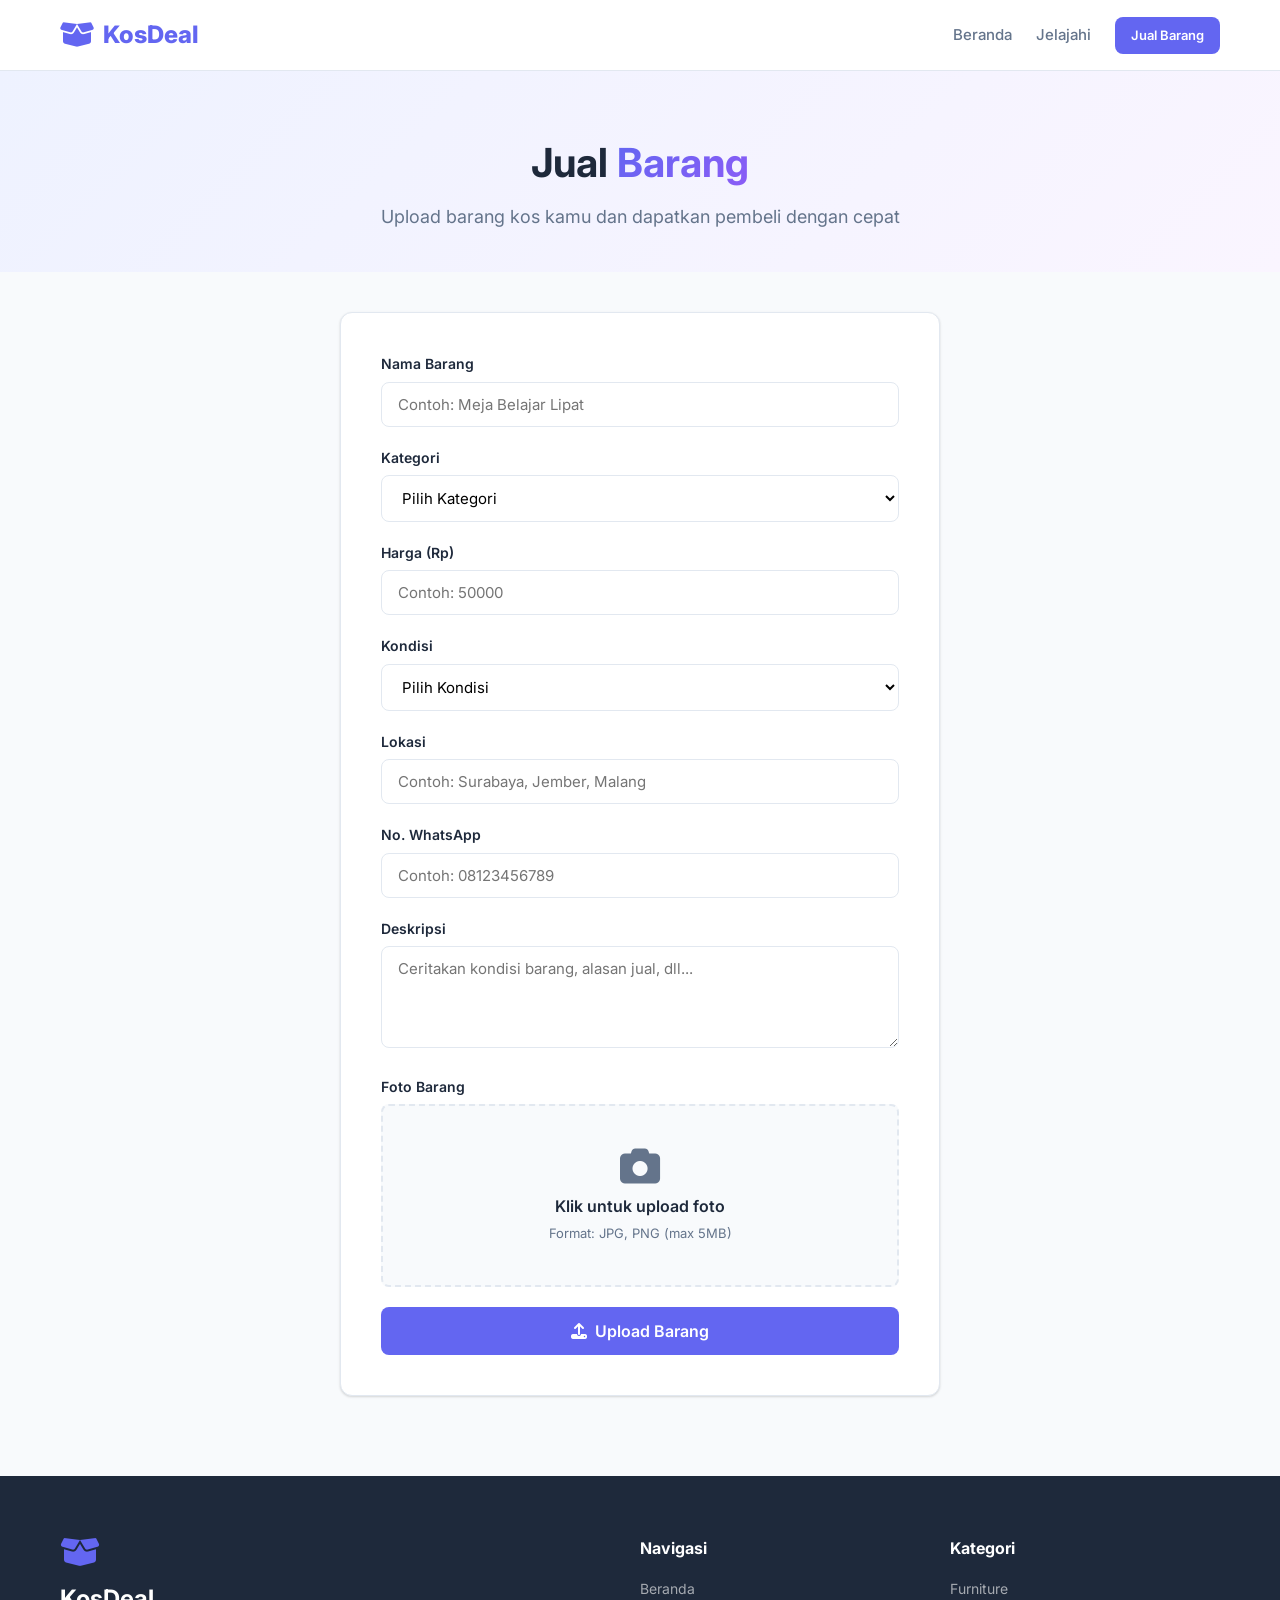
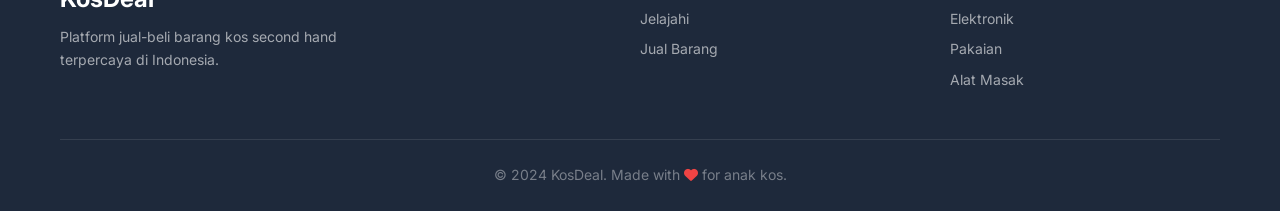
==== add-product.html @ 8c3c518a "Initial commit - KosDeal website" ====
<!DOCTYPE html>
<html lang="id">
<head>
    <meta charset="UTF-8">
    <meta name="viewport" content="width=device-width, initial-scale=1.0">
    <title>Jual Barang - KosDeal</title>
    <link rel="stylesheet" href="css/style.css">
    <link rel="preconnect" href="https://fonts.googleapis.com">
    <link href="https://fonts.googleapis.com/css2?family=Inter:wght@300;400;500;600;700;800&display=swap" rel="stylesheet">
    <link rel="stylesheet" href="https://cdnjs.cloudflare.com/ajax/libs/font-awesome/6.5.0/css/all.min.css">
</head>
<body>
    <nav class="navbar">
        <div class="container">
            <a href="index.html" class="logo">
                <i class="fas fa-box-open"></i>
                KosDeal
            </a>
            <div class="nav-links">
                <a href="index.html">Beranda</a>
                <a href="products.html">Jelajahi</a>
                <a href="add-product.html" class="active btn btn-primary btn-sm">Jual Barang</a>
            </div>
            <button class="hamburger" id="hamburger">
                <i class="fas fa-bars"></i>
            </button>
        </div>
    </nav>

    <section class="page-header">
        <div class="container">
            <h1>Jual <span class="highlight">Barang</span></h1>
            <p>Upload barang kos kamu dan dapatkan pembeli dengan cepat</p>
        </div>
    </section>

    <section class="form-section">
        <div class="container">
            <div class="form-container">
                <form id="addProductForm">
                    <div class="form-group">
                        <label for="productName">Nama Barang</label>
                        <input type="text" id="productName" placeholder="Contoh: Meja Belajar Lipat" required>
                    </div>

                    <div class="form-group">
                        <label for="productCategory">Kategori</label>
                        <select id="productCategory" required>
                            <option value="">Pilih Kategori</option>
                            <option value="Furniture">Furniture</option>
                            <option value="Elektronik">Elektronik</option>
                            <option value="Pakaian">Pakaian</option>
                            <option value="Alat Masak">Alat Masak</option>
                            <option value="Buku">Buku</option>
                            <option value="Lainnya">Lainnya</option>
                        </select>
                    </div>

                    <div class="form-group">
                        <label for="productPrice">Harga (Rp)</label>
                        <input type="number" id="productPrice" placeholder="Contoh: 50000" min="0" required>
                    </div>

                    <div class="form-group">
                        <label for="productCondition">Kondisi</label>
                        <select id="productCondition" required>
                            <option value="">Pilih Kondisi</option>
                            <option value="Baru">Baru</option>
                            <option value="Seperti Baru">Seperti Baru</option>
                            <option value="Baik">Baik</option>
                            <option value="Cukup">Cukup</option>
                        </select>
                    </div>

                    <div class="form-group">
                        <label for="productLocation">Lokasi</label>
                        <input type="text" id="productLocation" placeholder="Contoh: Surabaya, Jember, Malang" required>
                    </div>

                    <div class="form-group">
                        <label for="productContact">No. WhatsApp</label>
                        <input type="text" id="productContact" placeholder="Contoh: 08123456789" required>
                    </div>

                    <div class="form-group">
                        <label for="productDescription">Deskripsi</label>
                        <textarea id="productDescription" rows="4" placeholder="Ceritakan kondisi barang, alasan jual, dll..." required></textarea>
                    </div>

                    <div class="form-group">
                        <label for="productImage">Foto Barang</label>
                        <div class="image-upload" id="imageUpload">
                            <i class="fas fa-camera"></i>
                            <p>Klik untuk upload foto</p>
                            <span>Format: JPG, PNG (max 5MB)</span>
                            <input type="file" id="productImage" accept="image/*" hidden>
                        </div>
                        <div class="image-preview" id="imagePreview">
                            <img id="previewImg" src="" alt="Preview">
                            <button type="button" class="btn btn-sm btn-danger" id="removeImage">
                                <i class="fas fa-times"></i> Hapus
                            </button>
                        </div>
                    </div>

                    <button type="submit" class="btn btn-primary btn-block">
                        <i class="fas fa-upload"></i> Upload Barang
                    </button>
                </form>
            </div>
        </div>
    </section>

    <footer>
        <div class="container">
            <div class="footer-content">
                <div class="footer-brand">
                    <i class="fas fa-box-open"></i>
                    <h3>KosDeal</h3>
                    <p>Platform jual-beli barang kos second hand terpercaya di Indonesia.</p>
                </div>
                <div class="footer-links">
                    <h4>Navigasi</h4>
                    <a href="index.html">Beranda</a>
                    <a href="products.html">Jelajahi</a>
                    <a href="add-product.html">Jual Barang</a>
                </div>
                <div class="footer-links">
                    <h4>Kategori</h4>
                    <a href="products.html?category=Furniture">Furniture</a>
                    <a href="products.html?category=Elektronik">Elektronik</a>
                    <a href="products.html?category=Pakaian">Pakaian</a>
                    <a href="products.html?category=Alat%20Masak">Alat Masak</a>
                </div>
            </div>
            <div class="footer-bottom">
                <p>&copy; 2024 KosDeal. Made with <i class="fas fa-heart"></i> for anak kos.</p>
            </div>
        </div>
    </footer>

    <script src="js/data.js"></script>
    <script src="js/app.js"></script>
</body>
</html>
---- css/style.css ----
* {
    margin: 0;
    padding: 0;
    box-sizing: border-box;
}

:root {
    --primary: #6366f1;
    --primary-dark: #4f46e5;
    --primary-light: #eef2ff;
    --secondary: #f59e0b;
    --success: #10b981;
    --danger: #ef4444;
    --whatsapp: #25d366;
    --dark: #1e293b;
    --gray: #64748b;
    --light: #f8fafc;
    --border: #e2e8f0;
    --white: #ffffff;
    --shadow: 0 1px 3px rgba(0,0,0,0.1), 0 1px 2px rgba(0,0,0,0.06);
    --shadow-lg: 0 10px 15px -3px rgba(0,0,0,0.1), 0 4px 6px -2px rgba(0,0,0,0.05);
    --radius: 12px;
    --radius-sm: 8px;
}

body {
    font-family: 'Inter', -apple-system, sans-serif;
    color: var(--dark);
    background: var(--light);
    line-height: 1.6;
}

.container {
    max-width: 1200px;
    margin: 0 auto;
    padding: 0 20px;
}

/* Navbar */
.navbar {
    background: var(--white);
    border-bottom: 1px solid var(--border);
    padding: 16px 0;
    position: sticky;
    top: 0;
    z-index: 100;
    backdrop-filter: blur(10px);
    background: rgba(255,255,255,0.95);
}

.navbar .container {
    display: flex;
    justify-content: space-between;
    align-items: center;
}

.logo {
    font-size: 24px;
    font-weight: 800;
    color: var(--primary);
    text-decoration: none;
    display: flex;
    align-items: center;
    gap: 8px;
}

.logo i {
    font-size: 28px;
}

.nav-links {
    display: flex;
    align-items: center;
    gap: 24px;
}

.nav-links a:not(.btn) {
    text-decoration: none;
    color: var(--gray);
    font-weight: 500;
    font-size: 15px;
    transition: color 0.2s;
}

.nav-links a:not(.btn):hover,
.nav-links a:not(.btn).active {
    color: var(--primary);
}

.hamburger {
    display: none;
    background: none;
    border: none;
    font-size: 24px;
    color: var(--dark);
    cursor: pointer;
}

/* Buttons */
.btn {
    display: inline-flex;
    align-items: center;
    gap: 8px;
    padding: 12px 24px;
    border-radius: var(--radius-sm);
    font-weight: 600;
    font-size: 15px;
    text-decoration: none;
    border: none;
    cursor: pointer;
    transition: all 0.2s;
    font-family: inherit;
}

.btn-primary {
    background: var(--primary);
    color: var(--white);
}

.btn-primary:hover {
    background: var(--primary-dark);
    transform: translateY(-1px);
    box-shadow: var(--shadow-lg);
}

.btn-secondary {
    background: var(--white);
    color: var(--primary);
    border: 2px solid var(--primary);
}

.btn-secondary:hover {
    background: var(--primary-light);
}

.btn-outline {
    background: transparent;
    color: var(--primary);
    border: 2px solid var(--primary);
}

.btn-outline:hover {
    background: var(--primary);
    color: var(--white);
}

.btn-whatsapp {
    background: var(--whatsapp);
    color: var(--white);
    width: 100%;
    justify-content: center;
}

.btn-whatsapp:hover {
    background: #20bd5a;
}

.btn-danger {
    background: var(--danger);
    color: var(--white);
}

.btn-sm {
    padding: 8px 16px;
    font-size: 13px;
}

.btn-block {
    width: 100%;
    justify-content: center;
    padding: 14px;
    font-size: 16px;
}

/* Hero Section */
.hero {
    padding: 80px 0 60px;
    background: linear-gradient(135deg, #eef2ff 0%, #faf5ff 100%);
    overflow: hidden;
}

.hero .container {
    display: grid;
    grid-template-columns: 1fr 1fr;
    gap: 60px;
    align-items: center;
}

.hero-content h1 {
    font-size: 48px;
    font-weight: 800;
    line-height: 1.2;
    margin-bottom: 16px;
    color: var(--dark);
}

.highlight {
    color: var(--primary);
    background: linear-gradient(135deg, var(--primary), #8b5cf6);
    -webkit-background-clip: text;
    -webkit-text-fill-color: transparent;
    background-clip: text;
}

.badge {
    display: inline-block;
    background: var(--primary-light);
    color: var(--primary);
    padding: 6px 16px;
    border-radius: 20px;
    font-size: 14px;
    font-weight: 600;
    margin-bottom: 20px;
}

.hero-content p {
    font-size: 18px;
    color: var(--gray);
    margin-bottom: 32px;
    max-width: 500px;
}

.hero-buttons {
    display: flex;
    gap: 16px;
    margin-bottom: 48px;
}

.hero-stats {
    display: flex;
    gap: 40px;
}

.stat-number {
    display: block;
    font-size: 28px;
    font-weight: 800;
    color: var(--primary);
}

.stat-label {
    font-size: 14px;
    color: var(--gray);
}

.hero-image {
    position: relative;
}

.hero-image img {
    width: 100%;
    border-radius: var(--radius);
    box-shadow: var(--shadow-lg);
}

.floating-card {
    position: absolute;
    background: var(--white);
    padding: 12px 20px;
    border-radius: var(--radius-sm);
    box-shadow: var(--shadow-lg);
    display: flex;
    align-items: center;
    gap: 10px;
    font-weight: 600;
    font-size: 14px;
    animation: float 3s ease-in-out infinite;
}

.floating-card i {
    color: var(--primary);
    font-size: 18px;
}

.card-1 { top: 20px; right: -20px; animation-delay: 0s; }
.card-2 { bottom: 60px; left: -30px; animation-delay: 0.5s; }
.card-3 { bottom: -10px; right: 30px; animation-delay: 1s; }

@keyframes float {
    0%, 100% { transform: translateY(0); }
    50% { transform: translateY(-10px); }
}

/* Categories */
.categories {
    padding: 80px 0;
}

.categories h2 {
    text-align: center;
    font-size: 36px;
    margin-bottom: 48px;
}

.category-grid {
    display: grid;
    grid-template-columns: repeat(6, 1fr);
    gap: 20px;
}

.category-card {
    display: flex;
    flex-direction: column;
    align-items: center;
    gap: 12px;
    padding: 24px 16px;
    background: var(--white);
    border-radius: var(--radius);
    text-decoration: none;
    color: var(--dark);
    box-shadow: var(--shadow);
    transition: all 0.3s;
    border: 2px solid transparent;
}

.category-card:hover {
    border-color: var(--primary);
    transform: translateY(-4px);
    box-shadow: var(--shadow-lg);
}

.category-card i {
    font-size: 32px;
    color: var(--primary);
}

.category-card span {
    font-weight: 600;
    font-size: 14px;
}

/* Featured Products */
.featured {
    padding: 60px 0 80px;
    background: var(--white);
}

.section-header {
    display: flex;
    justify-content: space-between;
    align-items: center;
    margin-bottom: 32px;
}

.section-header h2 {
    font-size: 32px;
}

/* Product Grid */
.product-grid {
    display: grid;
    grid-template-columns: repeat(auto-fill, minmax(280px, 1fr));
    gap: 24px;
}

.product-card {
    background: var(--white);
    border-radius: var(--radius);
    overflow: hidden;
    box-shadow: var(--shadow);
    transition: all 0.3s;
    border: 1px solid var(--border);
}

.product-card:hover {
    transform: translateY(-4px);
    box-shadow: var(--shadow-lg);
}

.product-image {
    position: relative;
    height: 200px;
    overflow: hidden;
}

.product-image img {
    width: 100%;
    height: 100%;
    object-fit: cover;
    transition: transform 0.3s;
}

.product-card:hover .product-image img {
    transform: scale(1.05);
}

.product-condition {
    position: absolute;
    top: 12px;
    left: 12px;
    padding: 4px 12px;
    border-radius: 20px;
    font-size: 12px;
    font-weight: 600;
    background: var(--white);
    color: var(--dark);
}

.product-condition.seperti-baru { background: #d1fae5; color: #065f46; }
.product-condition.baik { background: #dbeafe; color: #1e40af; }
.product-condition.cukup { background: #fef3c7; color: #92400e; }
.product-condition.baru { background: #ede9fe; color: #5b21b6; }

.product-info {
    padding: 16px;
}

.product-category {
    font-size: 12px;
    font-weight: 600;
    color: var(--primary);
    text-transform: uppercase;
    letter-spacing: 0.5px;
}

.product-name {
    font-size: 16px;
    font-weight: 600;
    margin: 4px 0 8px;
    color: var(--dark);
}

.product-price {
    font-size: 20px;
    font-weight: 700;
    color: var(--primary);
    margin-bottom: 8px;
}

.product-meta {
    display: flex;
    gap: 16px;
    font-size: 13px;
    color: var(--gray);
    margin-bottom: 8px;
}

.product-meta i {
    margin-right: 4px;
}

.product-desc {
    font-size: 13px;
    color: var(--gray);
    margin-bottom: 12px;
    line-height: 1.5;
}

/* How It Works */
.how-it-works {
    padding: 80px 0;
    background: linear-gradient(135deg, #faf5ff 0%, #eef2ff 100%);
}

.how-it-works h2 {
    text-align: center;
    font-size: 36px;
    margin-bottom: 48px;
}

.steps {
    display: grid;
    grid-template-columns: repeat(3, 1fr);
    gap: 32px;
}

.step {
    text-align: center;
    padding: 32px;
    background: var(--white);
    border-radius: var(--radius);
    box-shadow: var(--shadow);
    position: relative;
}

.step-number {
    width: 40px;
    height: 40px;
    background: var(--primary);
    color: var(--white);
    border-radius: 50%;
    display: flex;
    align-items: center;
    justify-content: center;
    font-weight: 700;
    font-size: 18px;
    margin: 0 auto 16px;
}

.step i {
    font-size: 40px;
    color: var(--primary);
    margin-bottom: 16px;
}

.step h3 {
    font-size: 20px;
    margin-bottom: 8px;
}

.step p {
    color: var(--gray);
    font-size: 15px;
}

/* Page Header */
.page-header {
    padding: 60px 0 40px;
    background: linear-gradient(135deg, #eef2ff 0%, #faf5ff 100%);
    text-align: center;
}

.page-header h1 {
    font-size: 40px;
    margin-bottom: 8px;
}

.page-header p {
    color: var(--gray);
    font-size: 18px;
}

/* Search Section */
.search-section {
    padding: 24px 0;
    background: var(--white);
    border-bottom: 1px solid var(--border);
    position: sticky;
    top: 73px;
    z-index: 50;
}

.search-bar {
    display: flex;
    gap: 12px;
    align-items: center;
    background: var(--light);
    padding: 8px 16px;
    border-radius: var(--radius-sm);
    border: 1px solid var(--border);
}

.search-bar i {
    color: var(--gray);
}

.search-bar input {
    flex: 1;
    border: none;
    background: none;
    padding: 8px 0;
    font-size: 15px;
    outline: none;
    font-family: inherit;
}

.search-bar select {
    padding: 8px 12px;
    border: 1px solid var(--border);
    border-radius: var(--radius-sm);
    background: var(--white);
    font-size: 14px;
    font-family: inherit;
    color: var(--dark);
    cursor: pointer;
}

/* Products Section */
.products-section {
    padding: 40px 0 80px;
}

.empty-state {
    display: none;
    flex-direction: column;
    align-items: center;
    justify-content: center;
    padding: 80px 20px;
    text-align: center;
}

.empty-state i {
    font-size: 64px;
    color: var(--border);
    margin-bottom: 16px;
}

.empty-state h3 {
    font-size: 24px;
    margin-bottom: 8px;
}

.empty-state p {
    color: var(--gray);
    margin-bottom: 24px;
}

/* Form Section */
.form-section {
    padding: 40px 0 80px;
}

.form-container {
    max-width: 600px;
    margin: 0 auto;
    background: var(--white);
    padding: 40px;
    border-radius: var(--radius);
    box-shadow: var(--shadow);
    border: 1px solid var(--border);
}

.form-group {
    margin-bottom: 20px;
}

.form-group label {
    display: block;
    font-weight: 600;
    font-size: 14px;
    margin-bottom: 6px;
    color: var(--dark);
}

.form-group input,
.form-group select,
.form-group textarea {
    width: 100%;
    padding: 12px 16px;
    border: 1px solid var(--border);
    border-radius: var(--radius-sm);
    font-size: 15px;
    font-family: inherit;
    transition: border-color 0.2s;
    background: var(--white);
}

.form-group input:focus,
.form-group select:focus,
.form-group textarea:focus {
    outline: none;
    border-color: var(--primary);
    box-shadow: 0 0 0 3px rgba(99,102,241,0.1);
}

.form-group textarea {
    resize: vertical;
    min-height: 100px;
}

.image-upload {
    border: 2px dashed var(--border);
    border-radius: var(--radius-sm);
    padding: 40px 20px;
    text-align: center;
    cursor: pointer;
    transition: all 0.2s;
    background: var(--light);
}

.image-upload:hover {
    border-color: var(--primary);
    background: var(--primary-light);
}

.image-upload i {
    font-size: 40px;
    color: var(--gray);
    margin-bottom: 8px;
}

.image-upload p {
    font-weight: 600;
    color: var(--dark);
}

.image-upload span {
    font-size: 13px;
    color: var(--gray);
}

.image-preview {
    display: none;
    position: relative;
}

.image-preview img {
    width: 100%;
    max-height: 300px;
    object-fit: cover;
    border-radius: var(--radius-sm);
}

.image-preview .btn-danger {
    position: absolute;
    top: 8px;
    right: 8px;
}

/* Footer */
footer {
    background: var(--dark);
    color: var(--white);
    padding: 60px 0 0;
}

.footer-content {
    display: grid;
    grid-template-columns: 2fr 1fr 1fr;
    gap: 40px;
    padding-bottom: 40px;
    border-bottom: 1px solid rgba(255,255,255,0.1);
}

.footer-brand i {
    font-size: 32px;
    color: var(--primary);
    margin-bottom: 12px;
}

.footer-brand h3 {
    font-size: 24px;
    margin-bottom: 8px;
}

.footer-brand p {
    color: rgba(255,255,255,0.6);
    font-size: 14px;
    max-width: 300px;
}

.footer-links h4 {
    font-size: 16px;
    margin-bottom: 16px;
}

.footer-links a {
    display: block;
    color: rgba(255,255,255,0.6);
    text-decoration: none;
    font-size: 14px;
    margin-bottom: 8px;
    transition: color 0.2s;
}

.footer-links a:hover {
    color: var(--white);
}

.footer-bottom {
    padding: 24px 0;
    text-align: center;
    font-size: 14px;
    color: rgba(255,255,255,0.4);
}

.footer-bottom i {
    color: var(--danger);
}

/* Responsive */
@media (max-width: 1024px) {
    .hero .container {
        grid-template-columns: 1fr;
        text-align: center;
    }

    .hero-content p {
        margin: 0 auto 32px;
    }

    .hero-buttons {
        justify-content: center;
    }

    .hero-stats {
        justify-content: center;
    }

    .hero-image {
        display: none;
    }

    .category-grid {
        grid-template-columns: repeat(3, 1fr);
    }
}

@media (max-width: 768px) {
    .hamburger {
        display: block;
    }

    .nav-links {
        display: none;
        position: absolute;
        top: 100%;
        left: 0;
        right: 0;
        background: var(--white);
        flex-direction: column;
        padding: 20px;
        box-shadow: var(--shadow-lg);
        border-bottom: 1px solid var(--border);
    }

    .nav-links.show {
        display: flex;
    }

    .hero-content h1 {
        font-size: 32px;
    }

    .hero-stats {
        gap: 24px;
    }

    .category-grid {
        grid-template-columns: repeat(2, 1fr);
    }

    .steps {
        grid-template-columns: 1fr;
    }

    .search-bar {
        flex-direction: column;
    }

    .search-bar select {
        width: 100%;
    }

    .footer-content {
        grid-template-columns: 1fr;
        text-align: center;
    }

    .footer-brand p {
        margin: 0 auto;
    }

    .form-container {
        padding: 24px;
    }

    .section-header {
        flex-direction: column;
        gap: 16px;
        text-align: center;
    }
}

@media (max-width: 480px) {
    .hero-content h1 {
        font-size: 28px;
    }

    .hero-buttons {
        flex-direction: column;
    }

    .category-grid {
        grid-template-columns: repeat(2, 1fr);
    }

    .product-grid {
        grid-template-columns: 1fr;
    }
}
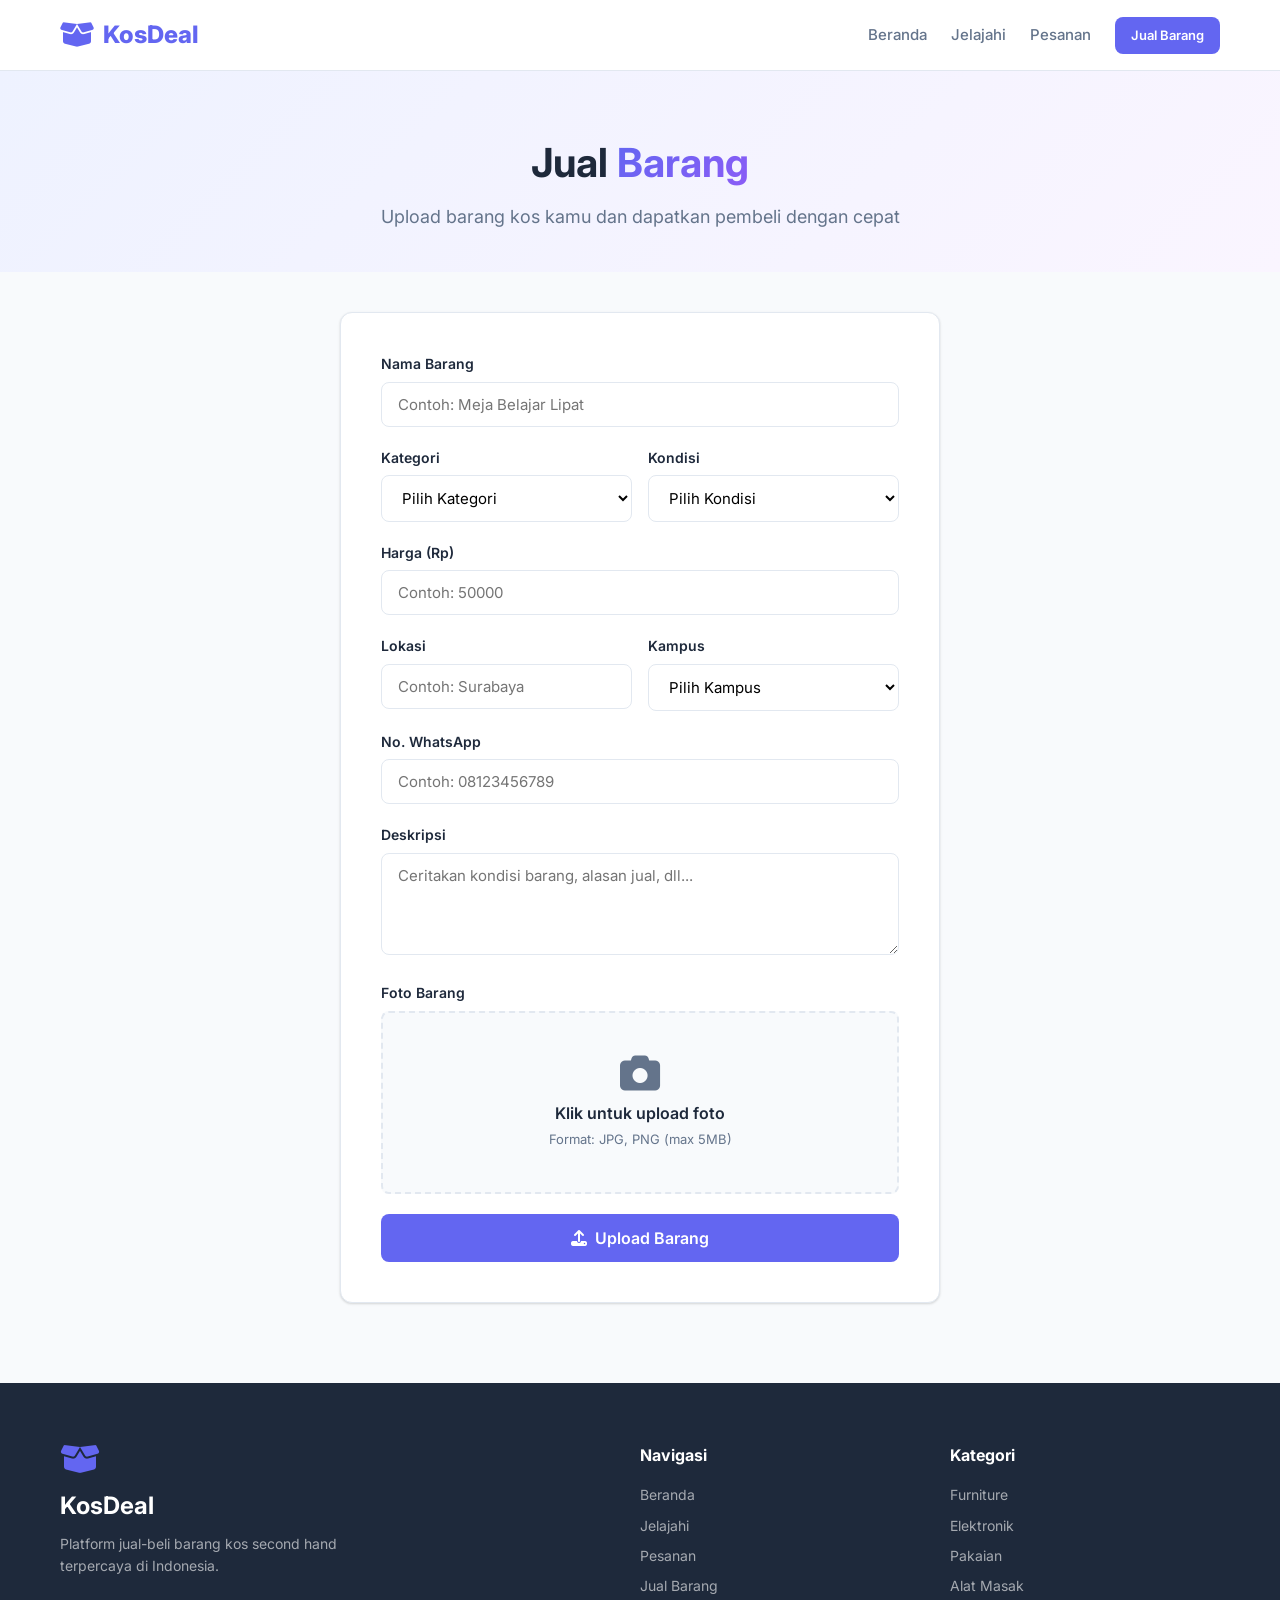
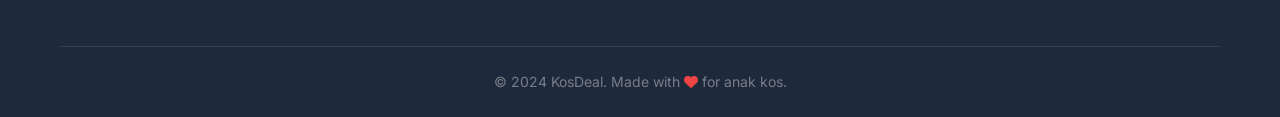
==== commit c31d8092: "Add geolocation, smart pricing, escrow, rating, and campus community features" ====
--- a/add-product.html
+++ b/add-product.html
@@ -19,6 +19,7 @@
             <div class="nav-links">
                 <a href="index.html">Beranda</a>
                 <a href="products.html">Jelajahi</a>
+                <a href="orders.html">Pesanan</a>
                 <a href="add-product.html" class="active btn btn-primary btn-sm">Jual Barang</a>
             </div>
             <button class="hamburger" id="hamburger">
@@ -43,17 +44,35 @@
                         <input type="text" id="productName" placeholder="Contoh: Meja Belajar Lipat" required>
                     </div>
 
-                    <div class="form-group">
-                        <label for="productCategory">Kategori</label>
-                        <select id="productCategory" required>
-                            <option value="">Pilih Kategori</option>
-                            <option value="Furniture">Furniture</option>
-                            <option value="Elektronik">Elektronik</option>
-                            <option value="Pakaian">Pakaian</option>
-                            <option value="Alat Masak">Alat Masak</option>
-                            <option value="Buku">Buku</option>
-                            <option value="Lainnya">Lainnya</option>
-                        </select>
+                    <div class="form-row">
+                        <div class="form-group">
+                            <label for="productCategory">Kategori</label>
+                            <select id="productCategory" required>
+                                <option value="">Pilih Kategori</option>
+                                <option value="Furniture">Furniture</option>
+                                <option value="Elektronik">Elektronik</option>
+                                <option value="Pakaian">Pakaian</option>
+                                <option value="Alat Masak">Alat Masak</option>
+                                <option value="Buku">Buku</option>
+                                <option value="Lainnya">Lainnya</option>
+                            </select>
+                        </div>
+
+                        <div class="form-group">
+                            <label for="productCondition">Kondisi</label>
+                            <select id="productCondition" required>
+                                <option value="">Pilih Kondisi</option>
+                                <option value="Baru">Baru</option>
+                                <option value="Seperti Baru">Seperti Baru</option>
+                                <option value="Baik">Baik</option>
+                                <option value="Cukup">Cukup</option>
+                            </select>
+                        </div>
+                    </div>
+
+                    <div class="smart-pricing" id="smartSuggestion" style="display:none;">
+                        <i class="fas fa-robot"></i>
+                        <span></span>
                     </div>
 
                     <div class="form-group">
@@ -61,20 +80,18 @@
                         <input type="number" id="productPrice" placeholder="Contoh: 50000" min="0" required>
                     </div>
 
-                    <div class="form-group">
-                        <label for="productCondition">Kondisi</label>
-                        <select id="productCondition" required>
-                            <option value="">Pilih Kondisi</option>
-                            <option value="Baru">Baru</option>
-                            <option value="Seperti Baru">Seperti Baru</option>
-                            <option value="Baik">Baik</option>
-                            <option value="Cukup">Cukup</option>
-                        </select>
-                    </div>
+                    <div class="form-row">
+                        <div class="form-group">
+                            <label for="productLocation">Lokasi</label>
+                            <input type="text" id="productLocation" placeholder="Contoh: Surabaya" required>
+                        </div>
 
-                    <div class="form-group">
-                        <label for="productLocation">Lokasi</label>
-                        <input type="text" id="productLocation" placeholder="Contoh: Surabaya, Jember, Malang" required>
+                        <div class="form-group">
+                            <label for="productCampus">Kampus</label>
+                            <select id="productCampus" required>
+                                <option value="">Pilih Kampus</option>
+                            </select>
+                        </div>
                     </div>
 
                     <div class="form-group">
@@ -123,6 +140,7 @@
                     <h4>Navigasi</h4>
                     <a href="index.html">Beranda</a>
                     <a href="products.html">Jelajahi</a>
+                    <a href="orders.html">Pesanan</a>
                     <a href="add-product.html">Jual Barang</a>
                 </div>
                 <div class="footer-links">
--- a/css/style.css
+++ b/css/style.css
@@ -147,17 +147,30 @@
 .btn-whatsapp {
     background: var(--whatsapp);
     color: var(--white);
-    width: 100%;
+    flex: 1;
     justify-content: center;
 }
 
 .btn-whatsapp:hover {
     background: #20bd5a;
+}
+
+.btn-success {
+    background: var(--success);
+    color: var(--white);
+}
+
+.btn-success:hover {
+    background: #059669;
 }
 
 .btn-danger {
     background: var(--danger);
     color: var(--white);
+}
+
+.btn-danger:hover {
+    background: #dc2626;
 }
 
 .btn-sm {
@@ -329,10 +342,62 @@
     font-size: 14px;
 }
 
+/* Campus Section */
+.campus-section {
+    padding: 60px 0 80px;
+    background: var(--white);
+}
+
+.campus-section h2 {
+    text-align: center;
+    font-size: 36px;
+    margin-bottom: 8px;
+}
+
+.section-subtitle {
+    text-align: center;
+    color: var(--gray);
+    font-size: 16px;
+    margin-bottom: 40px;
+}
+
+.campus-grid {
+    display: grid;
+    grid-template-columns: repeat(auto-fill, minmax(140px, 1fr));
+    gap: 16px;
+}
+
+.campus-card {
+    display: flex;
+    align-items: center;
+    justify-content: center;
+    gap: 8px;
+    padding: 16px;
+    background: var(--light);
+    border-radius: var(--radius-sm);
+    text-decoration: none;
+    color: var(--dark);
+    font-weight: 600;
+    font-size: 14px;
+    border: 2px solid transparent;
+    transition: all 0.3s;
+}
+
+.campus-card:hover {
+    border-color: var(--primary);
+    background: var(--primary-light);
+    transform: translateY(-2px);
+}
+
+.campus-card i {
+    color: var(--primary);
+    font-size: 16px;
+}
+
 /* Featured Products */
 .featured {
     padding: 60px 0 80px;
-    background: var(--white);
+    background: var(--light);
 }
 
 .section-header {
@@ -349,7 +414,7 @@
 /* Product Grid */
 .product-grid {
     display: grid;
-    grid-template-columns: repeat(auto-fill, minmax(280px, 1fr));
+    grid-template-columns: repeat(auto-fill, minmax(300px, 1fr));
     gap: 24px;
 }
 
@@ -396,6 +461,18 @@
     color: var(--dark);
 }
 
+.product-sold {
+    position: absolute;
+    top: 12px;
+    right: 12px;
+    padding: 4px 12px;
+    border-radius: 20px;
+    font-size: 12px;
+    font-weight: 600;
+    background: rgba(16, 185, 129, 0.9);
+    color: white;
+}
+
 .product-condition.seperti-baru { background: #d1fae5; color: #065f46; }
 .product-condition.baik { background: #dbeafe; color: #1e40af; }
 .product-condition.cukup { background: #fef3c7; color: #92400e; }
@@ -424,26 +501,70 @@
     font-size: 20px;
     font-weight: 700;
     color: var(--primary);
+    margin-bottom: 4px;
+}
+
+.price-badge {
+    display: inline-block;
+    font-size: 11px;
+    font-weight: 600;
+    padding: 2px 10px;
+    border-radius: 20px;
     margin-bottom: 8px;
 }
 
+.price-high {
+    background: #fef3c7;
+    color: #92400e;
+}
+
+.price-low {
+    background: #d1fae5;
+    color: #065f46;
+}
+
 .product-meta {
     display: flex;
-    gap: 16px;
+    flex-wrap: wrap;
+    gap: 12px;
     font-size: 13px;
     color: var(--gray);
-    margin-bottom: 8px;
+    margin-bottom: 6px;
 }
 
 .product-meta i {
     margin-right: 4px;
 }
 
+.product-rating {
+    font-size: 14px;
+    color: #f59e0b;
+    margin-bottom: 6px;
+}
+
+.rating-num {
+    font-size: 12px;
+    color: var(--gray);
+    font-weight: 600;
+}
+
 .product-desc {
     font-size: 13px;
     color: var(--gray);
     margin-bottom: 12px;
     line-height: 1.5;
+}
+
+.product-actions {
+    display: flex;
+    gap: 8px;
+}
+
+.product-actions .btn-outline {
+    flex: 1;
+    justify-content: center;
+    font-size: 13px;
+    padding: 8px 12px;
 }
 
 /* How It Works */
@@ -501,6 +622,56 @@
 .step p {
     color: var(--gray);
     font-size: 15px;
+}
+
+/* Features Section */
+.features-section {
+    padding: 80px 0;
+    background: var(--white);
+}
+
+.features-section h2 {
+    text-align: center;
+    font-size: 36px;
+    margin-bottom: 48px;
+}
+
+.features-grid {
+    display: grid;
+    grid-template-columns: repeat(3, 1fr);
+    gap: 24px;
+}
+
+.feature-card {
+    padding: 32px 24px;
+    background: var(--light);
+    border-radius: var(--radius);
+    text-align: center;
+    border: 1px solid var(--border);
+    transition: all 0.3s;
+}
+
+.feature-card:hover {
+    border-color: var(--primary);
+    transform: translateY(-4px);
+    box-shadow: var(--shadow-lg);
+}
+
+.feature-card i {
+    font-size: 40px;
+    color: var(--primary);
+    margin-bottom: 16px;
+}
+
+.feature-card h3 {
+    font-size: 18px;
+    margin-bottom: 8px;
+}
+
+.feature-card p {
+    color: var(--gray);
+    font-size: 14px;
+    line-height: 1.6;
 }
 
 /* Page Header */
@@ -608,6 +779,12 @@
     border-radius: var(--radius);
     box-shadow: var(--shadow);
     border: 1px solid var(--border);
+}
+
+.form-row {
+    display: grid;
+    grid-template-columns: 1fr 1fr;
+    gap: 16px;
 }
 
 .form-group {
@@ -648,6 +825,24 @@
     min-height: 100px;
 }
 
+.smart-pricing {
+    display: flex;
+    align-items: center;
+    gap: 10px;
+    padding: 12px 16px;
+    background: #fef3c7;
+    border: 1px solid #f59e0b;
+    border-radius: var(--radius-sm);
+    font-size: 14px;
+    color: #92400e;
+    margin-bottom: 20px;
+}
+
+.smart-pricing i {
+    font-size: 20px;
+    color: #f59e0b;
+}
+
 .image-upload {
     border: 2px dashed var(--border);
     border-radius: var(--radius-sm);
@@ -697,6 +892,203 @@
     right: 8px;
 }
 
+/* Modal */
+.modal {
+    display: none;
+    position: fixed;
+    top: 0;
+    left: 0;
+    width: 100%;
+    height: 100%;
+    background: rgba(0,0,0,0.5);
+    z-index: 200;
+    align-items: center;
+    justify-content: center;
+}
+
+.modal-content {
+    background: var(--white);
+    padding: 40px;
+    border-radius: var(--radius);
+    max-width: 500px;
+    width: 90%;
+    max-height: 90vh;
+    overflow-y: auto;
+    position: relative;
+}
+
+.close-modal {
+    position: absolute;
+    top: 16px;
+    right: 20px;
+    font-size: 28px;
+    cursor: pointer;
+    color: var(--gray);
+    transition: color 0.2s;
+}
+
+.close-modal:hover {
+    color: var(--dark);
+}
+
+.modal-content h2 {
+    font-size: 24px;
+    margin-bottom: 4px;
+}
+
+.modal-content h2 i {
+    color: var(--primary);
+}
+
+.modal-subtitle {
+    color: var(--gray);
+    font-size: 14px;
+    margin-bottom: 24px;
+}
+
+.escrow-summary {
+    background: var(--light);
+    padding: 16px;
+    border-radius: var(--radius-sm);
+    margin-bottom: 24px;
+}
+
+.escrow-summary p {
+    margin-bottom: 4px;
+    font-size: 14px;
+}
+
+.escrow-summary hr {
+    border: none;
+    border-top: 1px solid var(--border);
+    margin: 8px 0;
+}
+
+.total-price {
+    font-size: 20px;
+    font-weight: 700;
+    color: var(--primary);
+}
+
+/* Orders Section */
+.orders-section {
+    padding: 40px 0 60px;
+}
+
+.orders-stats {
+    display: grid;
+    grid-template-columns: repeat(3, 1fr);
+    gap: 20px;
+    margin-bottom: 40px;
+}
+
+.order-stat-card {
+    display: flex;
+    align-items: center;
+    gap: 16px;
+    padding: 24px;
+    background: var(--white);
+    border-radius: var(--radius);
+    box-shadow: var(--shadow);
+    border: 1px solid var(--border);
+}
+
+.order-stat-card i {
+    font-size: 36px;
+    color: var(--primary);
+}
+
+.order-stat-label {
+    display: block;
+    font-size: 13px;
+    color: var(--gray);
+}
+
+.order-stat-value {
+    display: block;
+    font-size: 24px;
+    font-weight: 700;
+    color: var(--dark);
+}
+
+.orders-list {
+    display: flex;
+    flex-direction: column;
+    gap: 16px;
+}
+
+.order-card {
+    background: var(--white);
+    border-radius: var(--radius);
+    padding: 20px 24px;
+    box-shadow: var(--shadow);
+    border: 1px solid var(--border);
+}
+
+.order-header {
+    display: flex;
+    justify-content: space-between;
+    align-items: center;
+    margin-bottom: 12px;
+}
+
+.order-header strong {
+    font-size: 16px;
+}
+
+.order-status {
+    padding: 4px 12px;
+    border-radius: 20px;
+    font-size: 12px;
+    font-weight: 600;
+}
+
+.order-status.menunggu-konfirmasi {
+    background: #fef3c7;
+    color: #92400e;
+}
+
+.order-status.selesai {
+    background: #d1fae5;
+    color: #065f46;
+}
+
+.order-body {
+    display: flex;
+    gap: 24px;
+    font-size: 14px;
+    color: var(--gray);
+    margin-bottom: 12px;
+}
+
+.order-body i {
+    margin-right: 6px;
+    color: var(--primary);
+}
+
+.order-actions {
+    display: flex;
+    gap: 8px;
+}
+
+.no-orders {
+    text-align: center;
+    padding: 40px;
+    color: var(--gray);
+}
+
+/* Review Section */
+.review-section {
+    padding: 60px 0 80px;
+    background: var(--light);
+}
+
+.review-section h2 {
+    text-align: center;
+    font-size: 32px;
+    margin-bottom: 8px;
+}
+
 /* Footer */
 footer {
     background: var(--dark);
@@ -783,6 +1175,10 @@
 
     .category-grid {
         grid-template-columns: repeat(3, 1fr);
+    }
+
+    .features-grid {
+        grid-template-columns: repeat(2, 1fr);
     }
 }
 
@@ -824,12 +1220,29 @@
         grid-template-columns: 1fr;
     }
 
+    .features-grid {
+        grid-template-columns: 1fr;
+    }
+
     .search-bar {
         flex-direction: column;
     }
 
     .search-bar select {
         width: 100%;
+    }
+
+    .form-row {
+        grid-template-columns: 1fr;
+    }
+
+    .orders-stats {
+        grid-template-columns: 1fr;
+    }
+
+    .order-body {
+        flex-direction: column;
+        gap: 8px;
     }
 
     .footer-content {
@@ -850,6 +1263,10 @@
         gap: 16px;
         text-align: center;
     }
+
+    .campus-grid {
+        grid-template-columns: repeat(3, 1fr);
+    }
 }
 
 @media (max-width: 480px) {
@@ -868,4 +1285,8 @@
     .product-grid {
         grid-template-columns: 1fr;
     }
-}
+
+    .campus-grid {
+        grid-template-columns: repeat(2, 1fr);
+    }
+}
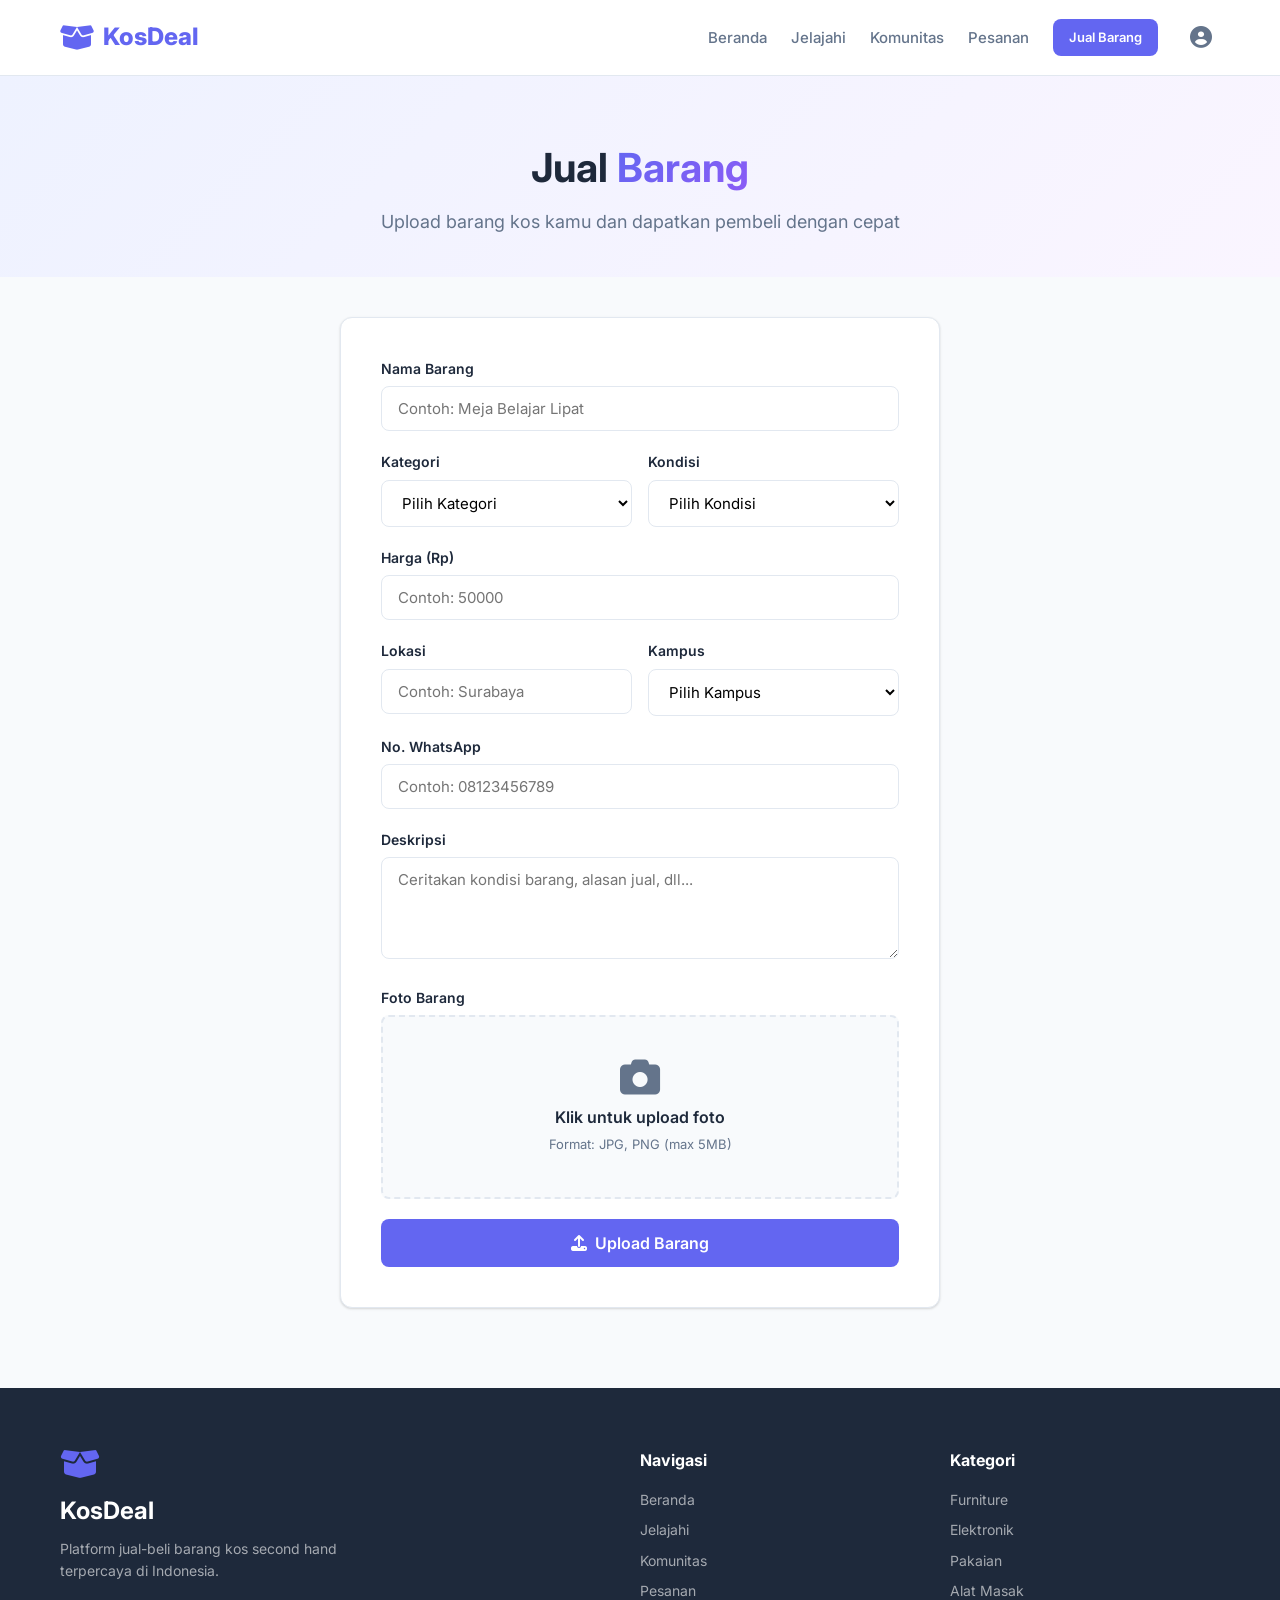
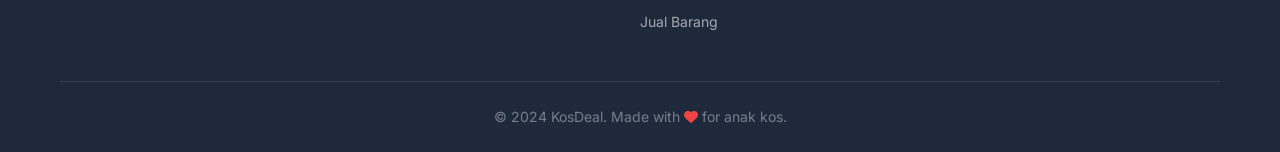
==== commit c9e8765c: "Add internal chat, komunitas daerah, and user profile with student verification" ====
--- a/add-product.html
+++ b/add-product.html
@@ -19,8 +19,10 @@
             <div class="nav-links">
                 <a href="index.html">Beranda</a>
                 <a href="products.html">Jelajahi</a>
+                <a href="komunitas.html">Komunitas</a>
                 <a href="orders.html">Pesanan</a>
                 <a href="add-product.html" class="active btn btn-primary btn-sm">Jual Barang</a>
+                <a href="profile.html" class="nav-profile-icon"><i class="fas fa-user-circle"></i></a>
             </div>
             <button class="hamburger" id="hamburger">
                 <i class="fas fa-bars"></i>
@@ -140,6 +142,7 @@
                     <h4>Navigasi</h4>
                     <a href="index.html">Beranda</a>
                     <a href="products.html">Jelajahi</a>
+                    <a href="komunitas.html">Komunitas</a>
                     <a href="orders.html">Pesanan</a>
                     <a href="add-product.html">Jual Barang</a>
                 </div>
--- a/css/style.css
+++ b/css/style.css
@@ -1077,6 +1077,476 @@
     color: var(--gray);
 }
 
+/* Chat Modal */
+.chat-modal-content {
+    max-width: 450px;
+    padding: 24px;
+}
+
+.chat-box {
+    height: 300px;
+    overflow-y: auto;
+    padding: 12px;
+    background: var(--light);
+    border-radius: var(--radius-sm);
+    margin-bottom: 12px;
+    display: flex;
+    flex-direction: column;
+    gap: 8px;
+}
+
+.chat-empty {
+    text-align: center;
+    color: var(--gray);
+    font-size: 14px;
+    padding: 40px 0;
+}
+
+.chat-msg {
+    display: flex;
+}
+
+.chat-msg-own {
+    justify-content: flex-end;
+}
+
+.chat-msg-other {
+    justify-content: flex-start;
+}
+
+.chat-msg-bubble {
+    max-width: 80%;
+    padding: 8px 14px;
+    border-radius: 16px;
+    font-size: 14px;
+    line-height: 1.4;
+}
+
+.chat-msg-own .chat-msg-bubble {
+    background: var(--primary);
+    color: white;
+    border-bottom-right-radius: 4px;
+}
+
+.chat-msg-other .chat-msg-bubble {
+    background: white;
+    color: var(--dark);
+    border: 1px solid var(--border);
+    border-bottom-left-radius: 4px;
+}
+
+.chat-msg-text {
+    margin-bottom: 2px;
+}
+
+.chat-msg-time {
+    font-size: 11px;
+    opacity: 0.7;
+    display: block;
+    text-align: right;
+}
+
+.chat-input-area {
+    display: flex;
+    gap: 8px;
+}
+
+.chat-input-area input {
+    flex: 1;
+    padding: 10px 16px;
+    border: 1px solid var(--border);
+    border-radius: 24px;
+    font-size: 14px;
+    font-family: inherit;
+    outline: none;
+}
+
+.chat-input-area input:focus {
+    border-color: var(--primary);
+}
+
+.chat-input-area button {
+    border-radius: 50%;
+    width: 42px;
+    height: 42px;
+    padding: 0;
+    display: flex;
+    align-items: center;
+    justify-content: center;
+}
+
+/* Komunitas Grid */
+.komunitas-grid-section {
+    padding: 40px 0 80px;
+}
+
+.komunitas-grid {
+    display: grid;
+    grid-template-columns: repeat(auto-fill, minmax(280px, 1fr));
+    gap: 24px;
+}
+
+.komunitas-card {
+    background: var(--white);
+    border-radius: var(--radius);
+    padding: 32px 24px;
+    text-align: center;
+    box-shadow: var(--shadow);
+    border: 1px solid var(--border);
+    transition: all 0.3s;
+}
+
+.komunitas-card:hover {
+    transform: translateY(-4px);
+    box-shadow: var(--shadow-lg);
+    border-color: var(--primary);
+}
+
+.komunitas-card-icon {
+    width: 64px;
+    height: 64px;
+    background: var(--primary-light);
+    border-radius: 50%;
+    display: flex;
+    align-items: center;
+    justify-content: center;
+    margin: 0 auto 16px;
+}
+
+.komunitas-card-icon i {
+    font-size: 28px;
+    color: var(--primary);
+}
+
+.komunitas-card h3 {
+    font-size: 20px;
+    margin-bottom: 8px;
+}
+
+.komunitas-card p {
+    font-size: 14px;
+    color: var(--gray);
+    margin-bottom: 16px;
+    line-height: 1.5;
+}
+
+.komunitas-member-count {
+    display: block;
+    font-size: 13px;
+    color: var(--gray);
+    margin-bottom: 16px;
+}
+
+.komunitas-member-count i {
+    color: var(--primary);
+}
+
+.komunitas-card .btn {
+    width: 100%;
+    justify-content: center;
+}
+
+/* Profile */
+.profile-section {
+    padding: 40px 0 80px;
+}
+
+.profile-layout {
+    display: grid;
+    grid-template-columns: 300px 1fr;
+    gap: 32px;
+    align-items: start;
+}
+
+.profile-sidebar {
+    background: var(--white);
+    border-radius: var(--radius);
+    padding: 32px 24px;
+    text-align: center;
+    box-shadow: var(--shadow);
+    border: 1px solid var(--border);
+    position: sticky;
+    top: 90px;
+}
+
+.profile-avatar i {
+    font-size: 80px;
+    color: var(--primary);
+    margin-bottom: 12px;
+}
+
+.profile-sidebar h2 {
+    font-size: 22px;
+    margin-bottom: 8px;
+}
+
+.profile-sidebar hr {
+    border: none;
+    border-top: 1px solid var(--border);
+    margin: 16px 0;
+}
+
+.profile-stats {
+    display: flex;
+    justify-content: center;
+    gap: 32px;
+}
+
+.profile-stats div {
+    text-align: center;
+}
+
+.profile-stats strong {
+    display: block;
+    font-size: 24px;
+    color: var(--primary);
+}
+
+.profile-stats span {
+    font-size: 13px;
+    color: var(--gray);
+}
+
+.profile-main {
+    background: var(--white);
+    border-radius: var(--radius);
+    padding: 32px;
+    box-shadow: var(--shadow);
+    border: 1px solid var(--border);
+}
+
+.profile-main h3 {
+    font-size: 18px;
+    margin-bottom: 12px;
+}
+
+.profile-main h3 i {
+    color: var(--primary);
+}
+
+.form-help {
+    font-size: 13px;
+    color: var(--gray);
+    margin-bottom: 16px;
+}
+
+.role-selector {
+    display: grid;
+    grid-template-columns: repeat(3, 1fr);
+    gap: 12px;
+}
+
+.role-option {
+    display: flex;
+    flex-direction: column;
+    align-items: center;
+    gap: 8px;
+    padding: 20px 12px;
+    border: 2px solid var(--border);
+    border-radius: var(--radius-sm);
+    cursor: pointer;
+    transition: all 0.2s;
+    text-align: center;
+}
+
+.role-option:hover {
+    border-color: var(--primary);
+    background: var(--primary-light);
+}
+
+.role-option input[type="radio"] {
+    display: none;
+}
+
+.role-option input[type="radio"]:checked + i + span,
+.role-option input[type="radio"]:checked ~ span {
+    color: var(--primary);
+    font-weight: 600;
+}
+
+.role-option input[type="radio"]:checked ~ i,
+.role-option input[type="radio"]:checked + i {
+    color: var(--primary);
+}
+
+.role-option input[type="radio"]:checked + i {
+    color: var(--primary);
+}
+
+.role-option:has(input:checked) {
+    border-color: var(--primary);
+    background: var(--primary-light);
+}
+
+.role-option i {
+    font-size: 28px;
+    color: var(--gray);
+}
+
+.role-option span {
+    font-size: 14px;
+    font-weight: 500;
+    color: var(--dark);
+}
+
+.role-badge {
+    display: inline-flex;
+    align-items: center;
+    gap: 4px;
+    padding: 4px 12px;
+    border-radius: 20px;
+    font-size: 12px;
+    font-weight: 600;
+}
+
+.role-mahasiswa {
+    background: #dbeafe;
+    color: #1e40af;
+}
+
+.role-pekerja {
+    background: #d1fae5;
+    color: #065f46;
+}
+
+.role-pemilik-kos {
+    background: #fef3c7;
+    color: #92400e;
+}
+
+.verified-badge {
+    display: inline-flex;
+    align-items: center;
+    gap: 4px;
+    padding: 4px 12px;
+    border-radius: 20px;
+    font-size: 12px;
+    font-weight: 600;
+    background: #d1fae5;
+    color: #065f46;
+}
+
+.verified-badge i {
+    color: #10b981;
+}
+
+.verif-pending {
+    display: inline-flex;
+    align-items: center;
+    gap: 4px;
+    padding: 4px 12px;
+    border-radius: 20px;
+    font-size: 12px;
+    font-weight: 600;
+    background: #fef3c7;
+    color: #92400e;
+}
+
+.verif-rejected {
+    display: inline-flex;
+    align-items: center;
+    gap: 4px;
+    padding: 4px 12px;
+    border-radius: 20px;
+    font-size: 12px;
+    font-weight: 600;
+    background: #fee2e2;
+    color: #991b1b;
+}
+
+.verif-info {
+    margin-top: 12px;
+    font-size: 14px;
+}
+
+.verif-pending-text {
+    color: #92400e;
+}
+
+.verif-rejected-text {
+    color: #991b1b;
+}
+
+.nav-profile-icon {
+    font-size: 22px !important;
+    padding: 4px 8px !important;
+}
+
+.verif-methods {
+    display: flex;
+    gap: 12px;
+    margin-bottom: 16px;
+}
+
+.verif-method-btn {
+    flex: 1;
+    justify-content: center;
+}
+
+.verif-method-btn.active {
+    background: var(--primary);
+    color: var(--white);
+    border-color: var(--primary);
+}
+
+.scan-area {
+    position: relative;
+    border-radius: var(--radius-sm);
+    overflow: hidden;
+    background: #000;
+    text-align: center;
+}
+
+.scan-area video {
+    width: 100%;
+    max-height: 350px;
+    object-fit: cover;
+    display: block;
+}
+
+.scan-overlay {
+    position: absolute;
+    top: 0;
+    left: 0;
+    right: 0;
+    bottom: 0;
+    display: flex;
+    flex-direction: column;
+    align-items: center;
+    justify-content: center;
+    pointer-events: none;
+}
+
+.scan-frame {
+    width: 200px;
+    height: 140px;
+    border: 3px dashed rgba(99, 102, 241, 0.8);
+    border-radius: 12px;
+    margin-bottom: 16px;
+    animation: scan-pulse 2s ease-in-out infinite;
+}
+
+@keyframes scan-pulse {
+    0%, 100% { border-color: rgba(99, 102, 241, 0.8); }
+    50% { border-color: rgba(99, 102, 241, 0.3); }
+}
+
+.scan-overlay p {
+    color: white;
+    font-size: 14px;
+    font-weight: 500;
+    text-shadow: 0 1px 4px rgba(0,0,0,0.5);
+}
+
+.scan-area .btn {
+    position: absolute;
+    bottom: 16px;
+    left: 50%;
+    transform: translateX(-50%);
+    pointer-events: auto;
+    z-index: 10;
+}
+
 /* Review Section */
 .review-section {
     padding: 60px 0 80px;
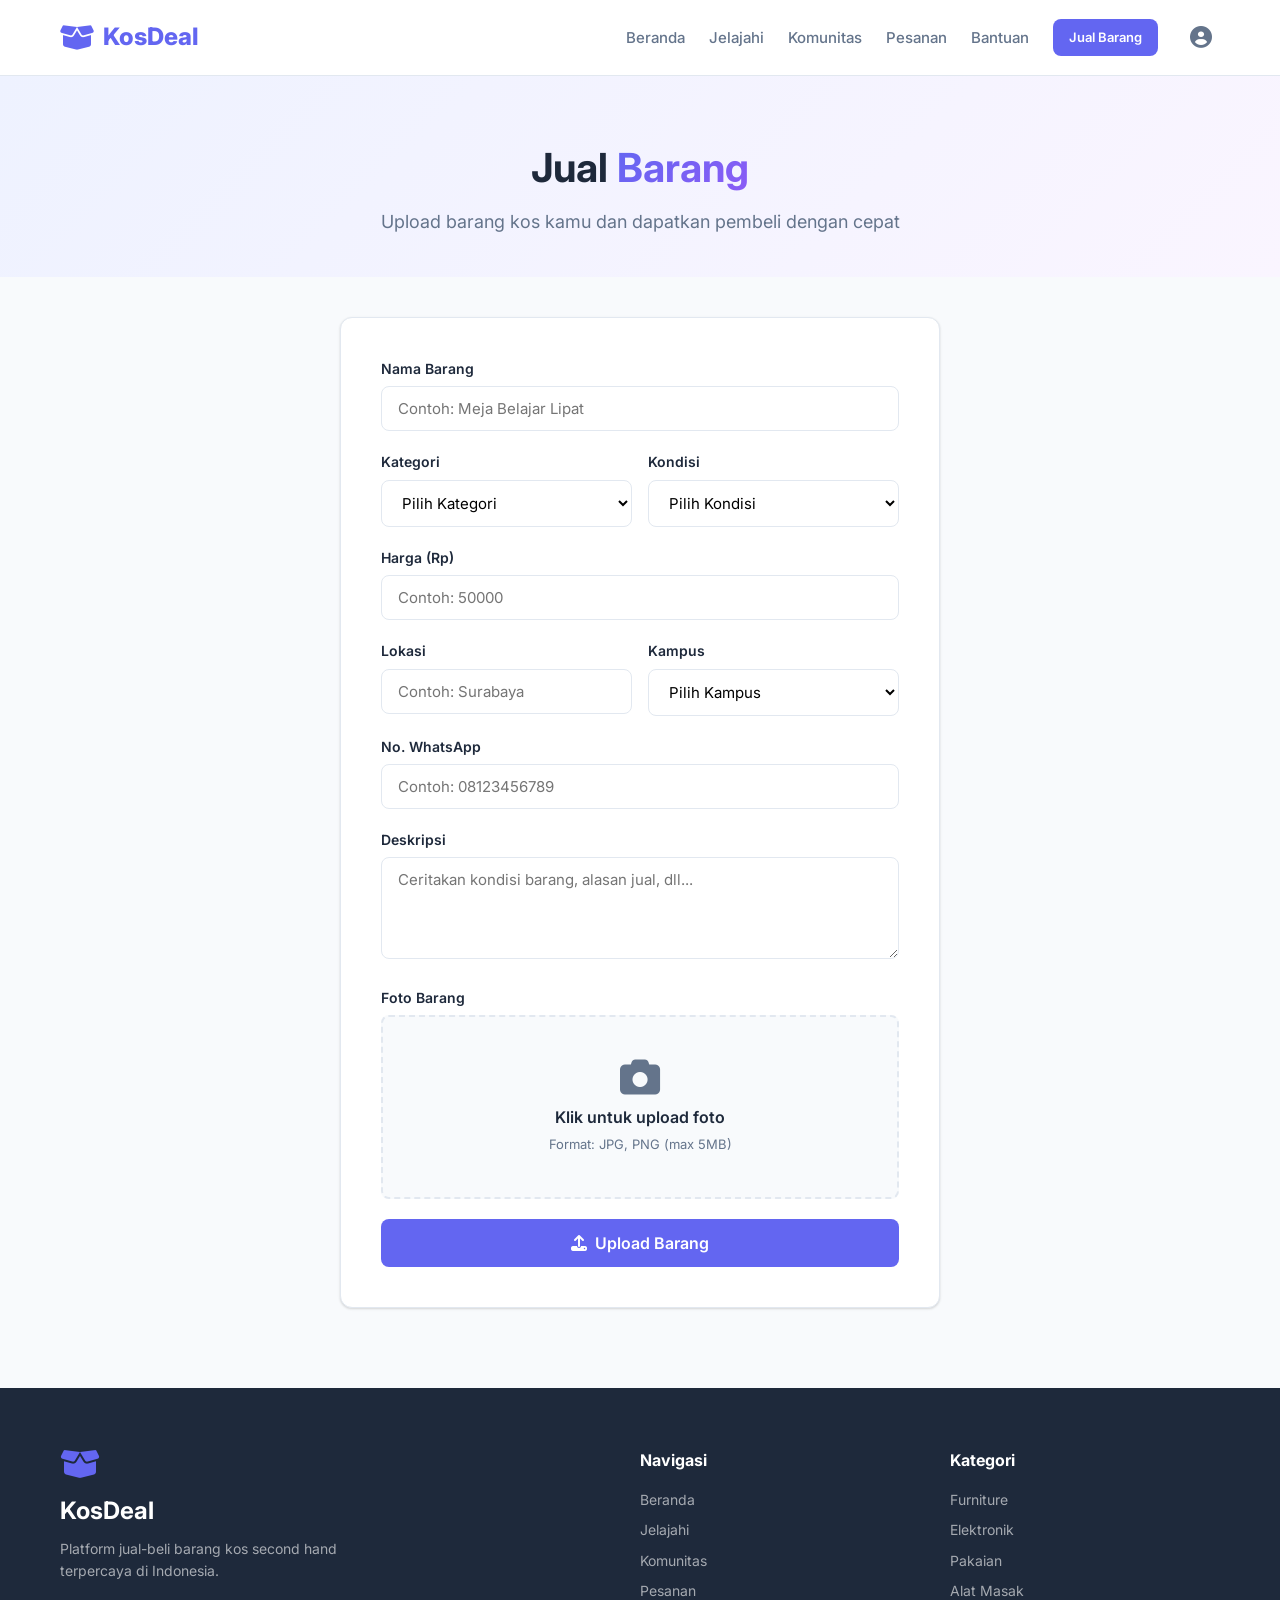
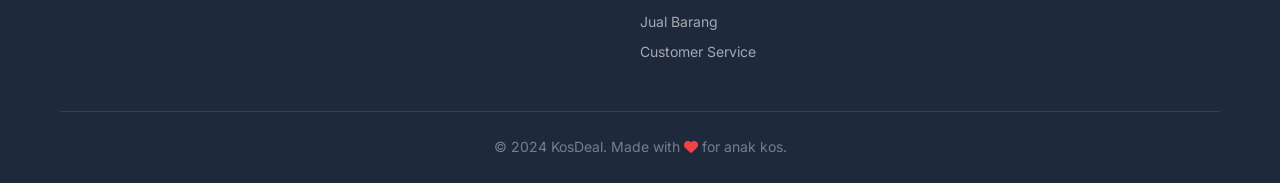
==== commit e6547d67: "Add customer service page with live chat and WhatsApp support" ====
--- a/add-product.html
+++ b/add-product.html
@@ -21,6 +21,7 @@
                 <a href="products.html">Jelajahi</a>
                 <a href="komunitas.html">Komunitas</a>
                 <a href="orders.html">Pesanan</a>
+                <a href="customer-service.html">Bantuan</a>
                 <a href="add-product.html" class="active btn btn-primary btn-sm">Jual Barang</a>
                 <a href="profile.html" class="nav-profile-icon"><i class="fas fa-user-circle"></i></a>
             </div>
@@ -145,6 +146,7 @@
                     <a href="komunitas.html">Komunitas</a>
                     <a href="orders.html">Pesanan</a>
                     <a href="add-product.html">Jual Barang</a>
+                    <a href="customer-service.html">Customer Service</a>
                 </div>
                 <div class="footer-links">
                     <h4>Kategori</h4>
--- a/css/style.css
+++ b/css/style.css
@@ -1620,6 +1620,157 @@
     color: var(--danger);
 }
 
+/* Customer Service */
+.cs-section {
+    padding: 40px 0 60px;
+}
+
+.cs-grid {
+    display: grid;
+    grid-template-columns: 1fr 1fr;
+    gap: 32px;
+    max-width: 800px;
+    margin: 0 auto;
+}
+
+.cs-card {
+    background: var(--white);
+    border-radius: var(--radius);
+    padding: 40px 32px;
+    text-align: center;
+    box-shadow: var(--shadow);
+    border: 1px solid var(--border);
+    transition: all 0.3s;
+}
+
+.cs-card:hover {
+    transform: translateY(-4px);
+    box-shadow: var(--shadow-lg);
+}
+
+.cs-card-icon {
+    width: 80px;
+    height: 80px;
+    background: var(--primary-light);
+    border-radius: 50%;
+    display: flex;
+    align-items: center;
+    justify-content: center;
+    margin: 0 auto 20px;
+}
+
+.cs-card-icon i {
+    font-size: 36px;
+    color: var(--primary);
+}
+
+.cs-card-icon.whatsapp-icon {
+    background: #e8f5e9;
+}
+
+.cs-card-icon.whatsapp-icon i {
+    color: var(--whatsapp);
+}
+
+.cs-card h3 {
+    font-size: 22px;
+    margin-bottom: 12px;
+}
+
+.cs-card p {
+    color: var(--gray);
+    font-size: 14px;
+    margin-bottom: 20px;
+    line-height: 1.6;
+}
+
+.cs-features {
+    list-style: none;
+    text-align: left;
+    margin-bottom: 24px;
+    padding: 0;
+}
+
+.cs-features li {
+    padding: 6px 0;
+    font-size: 14px;
+    color: var(--dark);
+    display: flex;
+    align-items: center;
+    gap: 8px;
+}
+
+.cs-features li i {
+    color: var(--success);
+    font-size: 16px;
+}
+
+/* FAQ */
+.cs-faq {
+    padding: 0 0 80px;
+}
+
+.cs-faq h2 {
+    text-align: center;
+    font-size: 32px;
+    margin-bottom: 40px;
+}
+
+.faq-list {
+    max-width: 700px;
+    margin: 0 auto;
+    display: flex;
+    flex-direction: column;
+    gap: 12px;
+}
+
+.faq-item {
+    background: var(--white);
+    border-radius: var(--radius-sm);
+    border: 1px solid var(--border);
+    overflow: hidden;
+}
+
+.faq-question {
+    width: 100%;
+    display: flex;
+    justify-content: space-between;
+    align-items: center;
+    padding: 18px 24px;
+    background: none;
+    border: none;
+    cursor: pointer;
+    font-size: 15px;
+    font-weight: 600;
+    color: var(--dark);
+    font-family: inherit;
+    text-align: left;
+    transition: background 0.2s;
+}
+
+.faq-question:hover {
+    background: var(--light);
+}
+
+.faq-question i {
+    transition: transform 0.3s;
+    color: var(--gray);
+    font-size: 14px;
+}
+
+.faq-answer {
+    max-height: 0;
+    overflow: hidden;
+    transition: all 0.3s ease;
+    padding: 0 24px;
+}
+
+.faq-answer p {
+    color: var(--gray);
+    font-size: 14px;
+    line-height: 1.6;
+}
+
 /* Responsive */
 @media (max-width: 1024px) {
     .hero .container {
